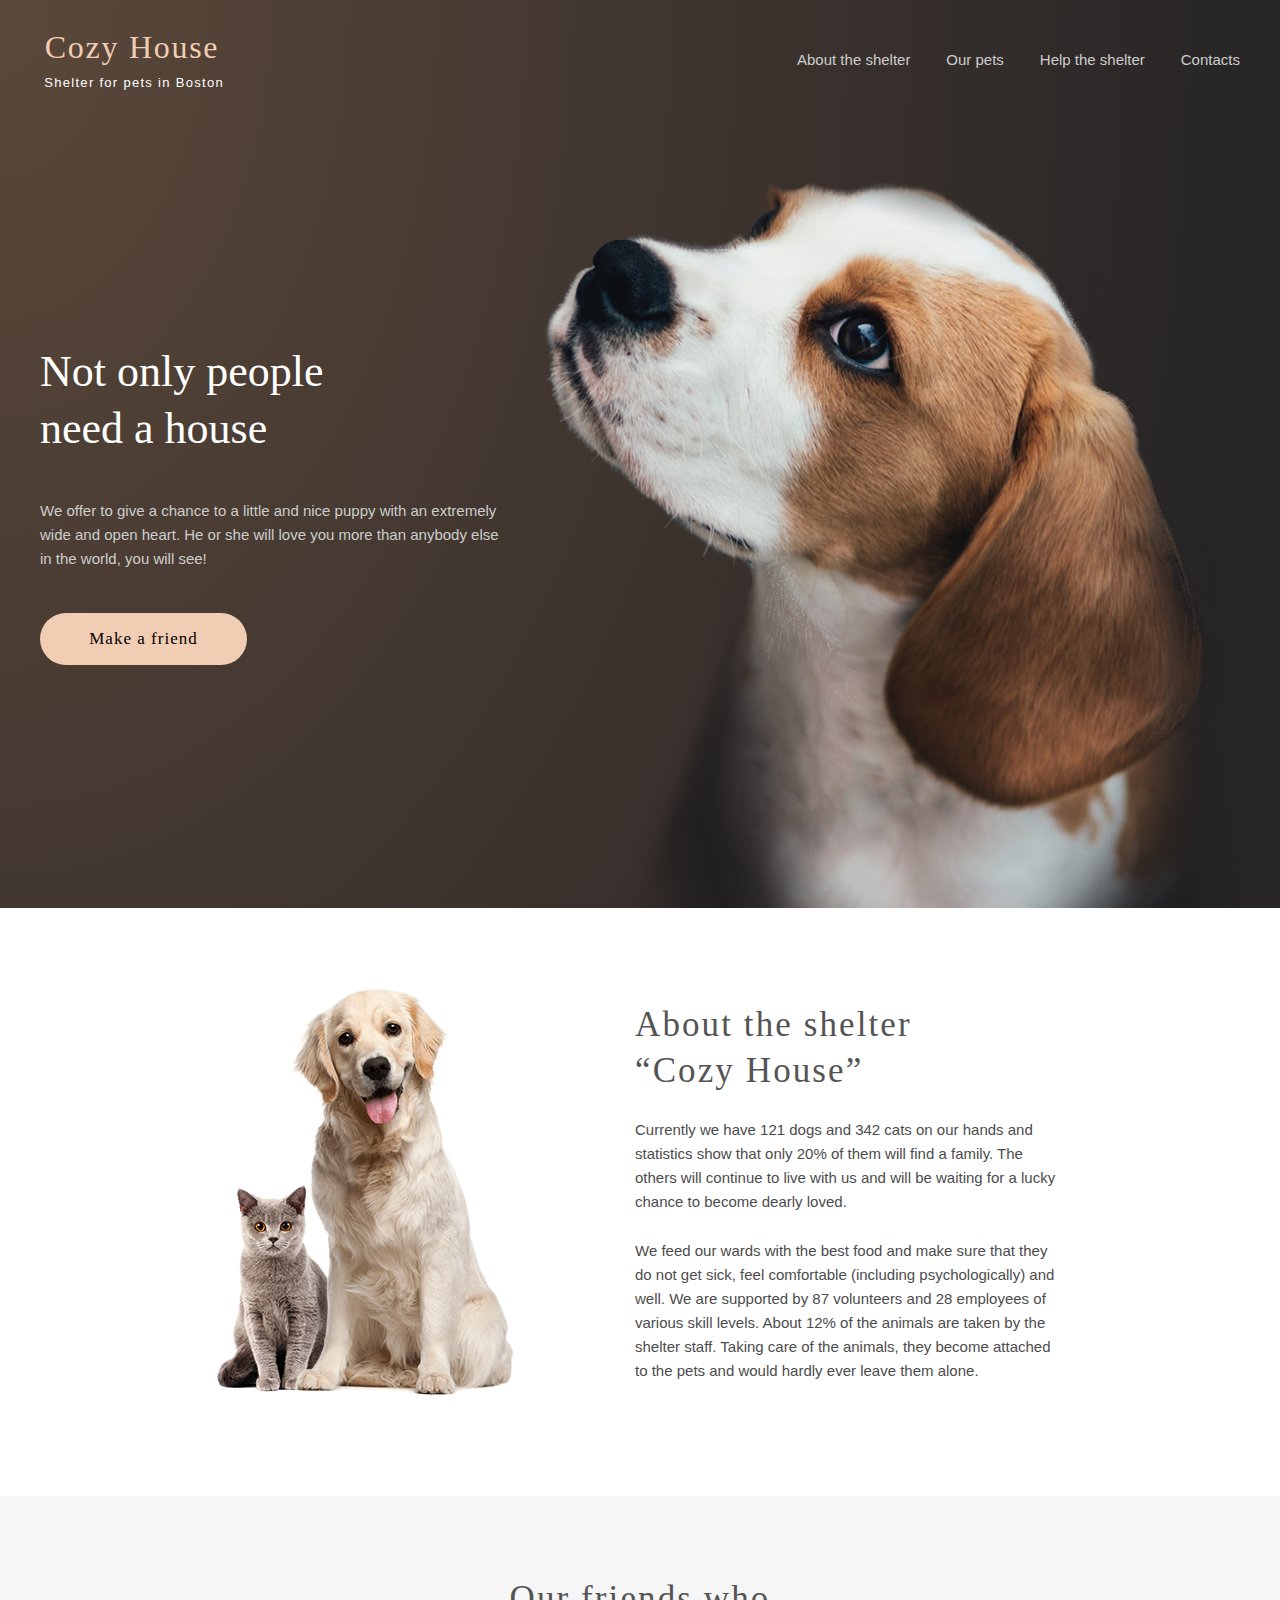
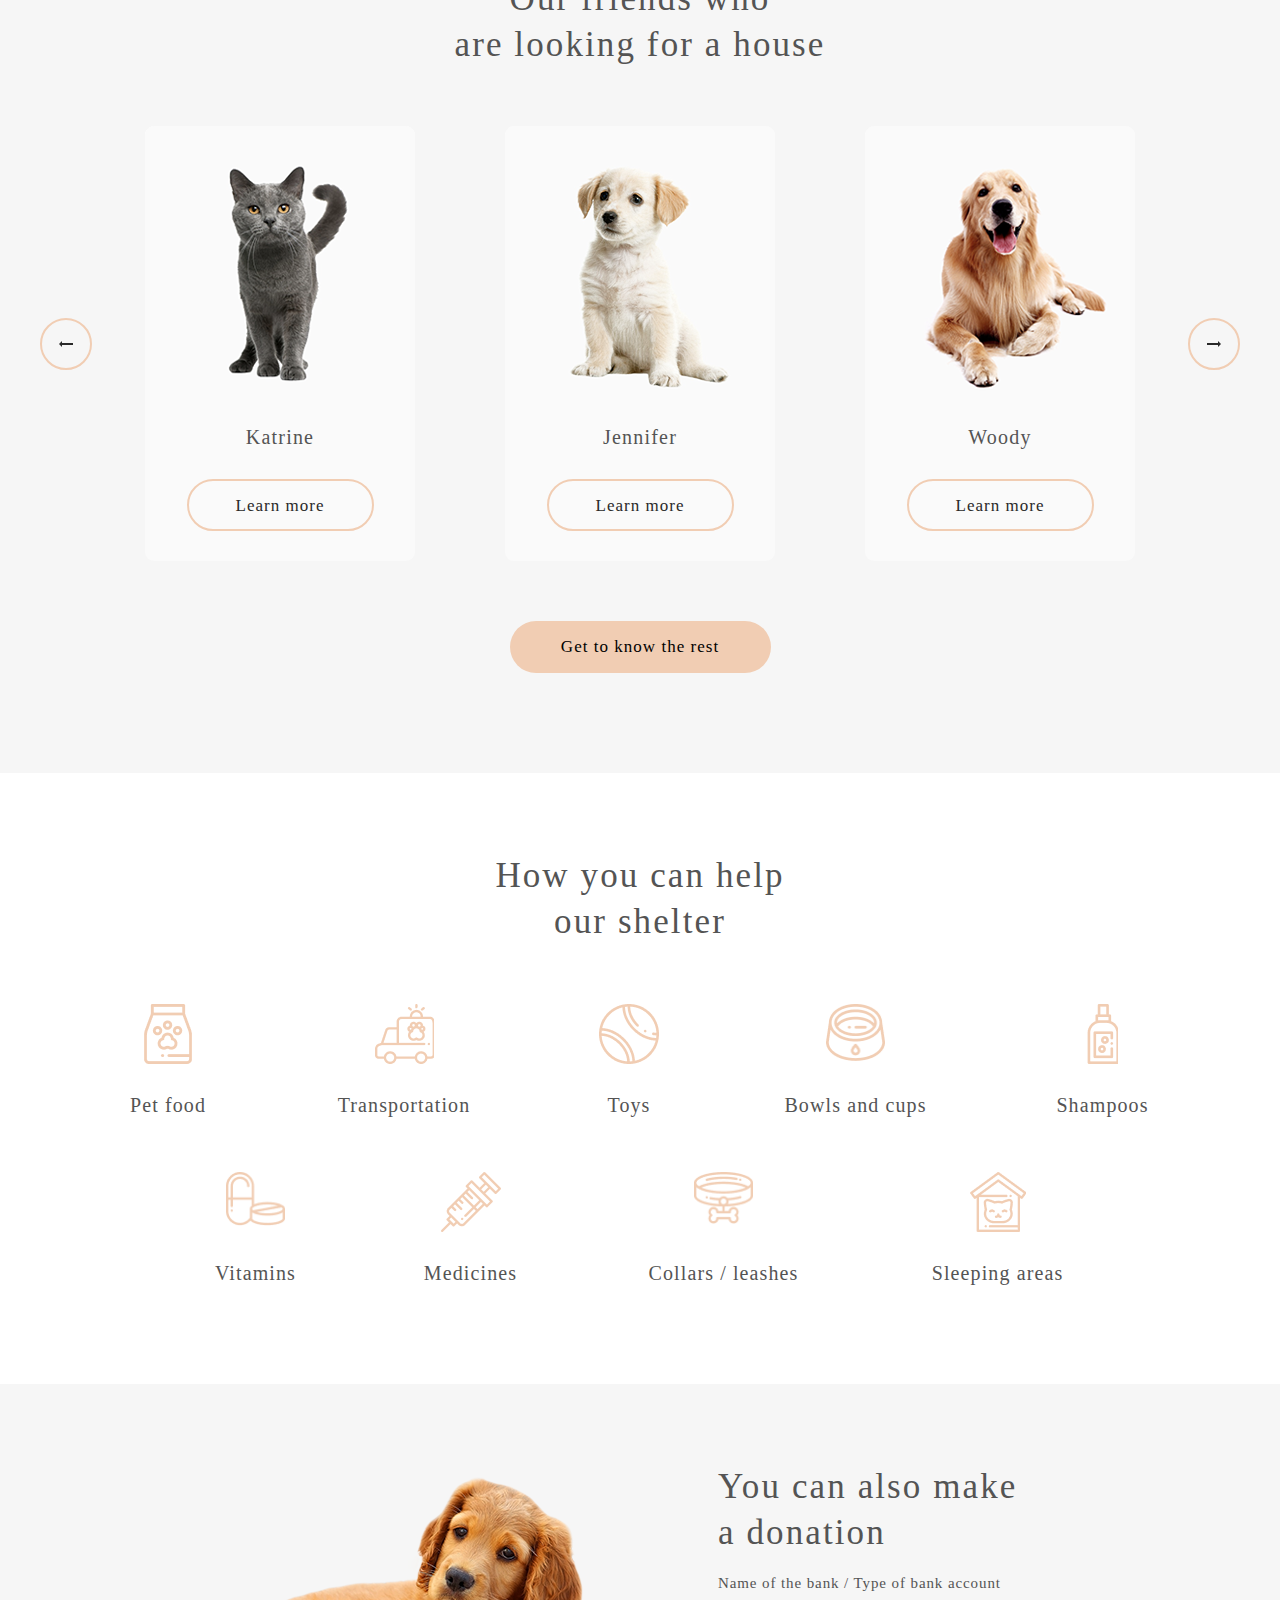
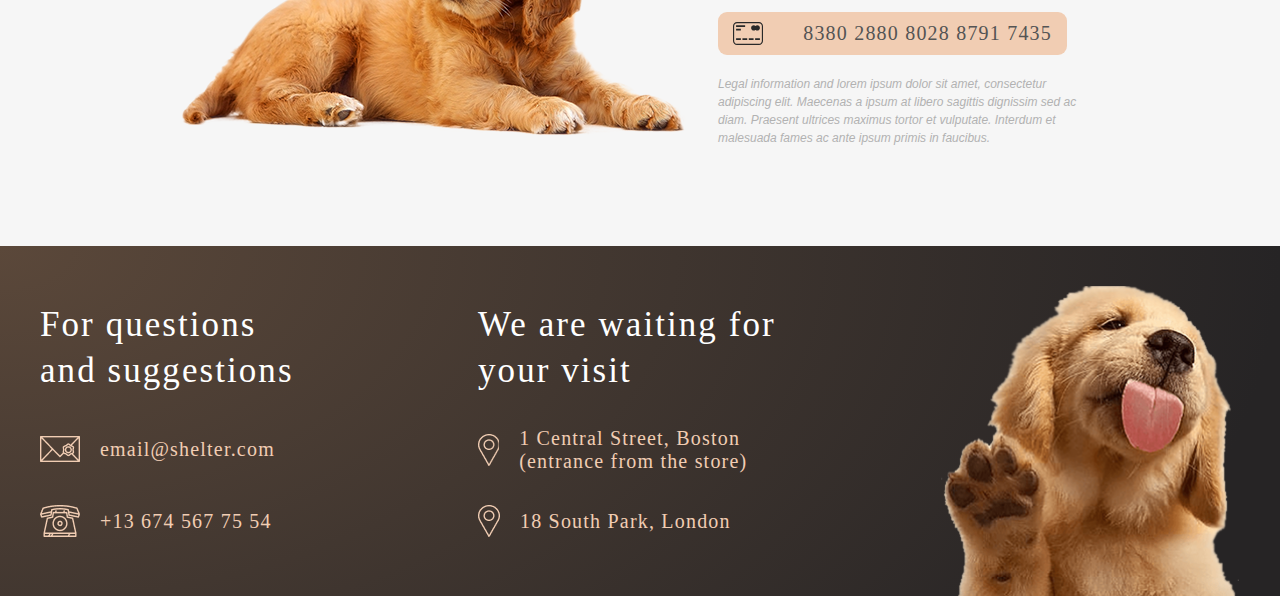
==== shelter/index.html @ de6b6a75 "init: start shelter. week-1" ====
<!DOCTYPE html>
<html lang="en">
<head>
    <meta charset="UTF-8">
    <meta http-equiv="X-UA-Compatible" content="IE=edge">
    <meta name="viewport" content="width=device-width, initial-scale=1.0">
    <link type="Image/x-icon" href="./assets/svg/dog.svg" rel="icon">
    <link href="https://fonts.googleapis.com/css2?family=Inika:wght@400;700&display=swap" rel="stylesheet">
    <link href="https://fonts.googleapis.com/css2?family=Inter:wght@400;500;600;700;800&display=swap" rel="stylesheet">
    <link rel="stylesheet" href="style/style.css">
    <!-- <script defer src="js/main.js"></script> -->
    <title>Shelter</title>
</head>
<body>
    <div class="wrapper">
        <div class="header_background">
            <header>
                <div class="nav_container">
                    <div class="nav_content">
                        <div class="logo">
                            <p class="logo_header">Cozy House</p>
                            <p class="logo_info">Shelter for pets in Boston</p>
                        </div>
                        <div class="header_burger" id="burger">
                            <span></span>
                        </div>
                            <nav class="nav_body">
                                <ul class="nav_list">
                                    <li><a href="#About" class="nav_item" id="nav_i_1">About the shelter</a></li>
                                    <li><a href="#Our_Friends" class="nav_item" id="nav_i_2">Our pets</a></li>
                                    <li><a href="#Help" class="nav_item" id="nav_i_3">Help the shelter</a></li>
                                    <li><a href="#In_addition" class="nav_item" id="nav_i_5">Contacts</a></li>
                                </ul>
                        </nav>
                    </div>
                </div>
            </header>
            <div class="not_only">
                <div class="not_only_content">
                    <h1 class="not_only_content_head">Not only people need a house</h1>
                    <p class="not_only_content_text">We offer to give a chance to a little and nice puppy with an extremely wide and open heart. He or she will love you more than anybody else in the world, you will see!</p>
                    <div class="not_only_button">Make a friend</div>
                </div>
                <div class="not_only_img"></div>
            </div>
        </div>
        <main>
            <div class="About" id="About">
                <div class="about_container">
                    <div class="about_container_img"></div>
                    <div class="about_container_content">
                        <h2 class="about_container_title">About the shelter “Cozy House”</h1>
                        <p>Currently we have 121 dogs and 342 cats on our hands and statistics show that only 20% of them will find a family. The others will continue to live with us and will be waiting for a lucky chance to become dearly loved.</p>
                        <p>We feed our wards with the best food and make sure that they do not get sick, feel comfortable (including psychologically) and well. We are supported by 87 volunteers and 28 employees of various skill levels. About 12% of the animals are taken by the shelter staff. Taking care of the animals, they become attached to the pets and would hardly ever leave them alone.</p>
                    </div>
                </div>
            </div>
            <div class="Our_Friends" id="Our_Friends">
                <div class="pets_container">
                    <h2 class="pets_container_title">Our friends who<br>are looking for a house</h2>
                    <div class="pets_container_items">
                        <div class="pets_container_item">
                            <div class="pets_container_item_img pets_img_one"></div>
                            <p class="pets_container_item_text">Katrine</p>
                            <div class="pets_container_item_button">Learn more</div>
                        </div>
                        <div class="pets_container_item">
                            <div class="pets_container_item_img pets_img_two"></div>
                            <p class="pets_container_item_text">Jennifer</p>
                            <div class="pets_container_item_button">Learn more</div>
                        </div>
                        <div class="pets_container_item">
                            <div class="pets_container_item_img pets_img_three"></div>
                            <p class="pets_container_item_text">Woody</p>
                            <div class="pets_container_item_button">Learn more</div>
                        </div>
                        <div class="button_arrow_left arrow"><div class="arrow_container_left"></div></div>
                        <div class="button_arrow_right arrow"><div class="arrow_container_right"></div></div>
                    </div>
                    <div class="pets_container_button">Get to know the rest</div> 
                </div>
            </div>
            <div class="Help" id="Help">
                <div class="help_container">
                    <h2 class="help_container_title">How you can help our shelter</h3>
                    <div class="help_container_wrapper">
                            <div class="help_container_items">
                                <div class="help_container_item help_one">
                                    <div class="help_container_item_img help_img_one"></div>
                                    <div class="help_container_item_text">Pet food</div>
                                </div>
                                <div class="help_container_item help_two">
                                    <div class="help_container_item_img help_img_two"></div>
                                    <div class="help_container_item_text">Transportation</div>
                                </div>
                                <div class="help_container_item help_three">
                                    <div class="help_container_item_img help_img_three"></div>
                                    <div class="help_container_item_text">Toys</div>
                                </div>
                                <div class="help_container_item help_four">
                                    <div class="help_container_item_img help_img_four"></div>
                                    <div class="help_container_item_text">Bowls and cups</div>
                                </div>
                                <div class="help_container_item help_five">
                                    <div class="help_container_item_img help_img_five"></div>
                                    <div class="help_container_item_text">Shampoos</div>
                                </div>
                                <div class="help_container_item help_six">
                                    <div class="help_container_item_img help_img_six"></div>
                                    <div class="help_container_item_text">Vitamins</div>
                                </div>
                                <div class="help_container_item help_seven">
                                    <div class="help_container_item_img help_img_seven"></div>
                                    <div class="help_container_item_text">Medicines</div>
                                </div>
                                <div class="help_container_item help_eight">
                                    <div class="help_container_item_img help_img_eight"></div>
                                    <div class="help_container_item_text">Collars / leashes</div>
                                </div>
                                <div class="help_container_item help_nine">
                                    <div class="help_container_item_img help_img_nine"></div>
                                    <div class="help_container_item_text">Sleeping areas</div>
                                </div>
                            </div>
                    </div>
                </div>
            </div>
            <div class="In_addition" id="In_addition">
                <div class="donat_wrapper">
                    <div class="donat_container">
                        <div class="donat_container_img"></div>
                        <div class="donat_container_content">
                            <h2 class="donat_container_title">You can also make a donation</h2>
                            <p class="donat_container_name">Name of the bank / Type of bank account</p>
                            <a class="donat_container_bank_data" href="">
                                <div class="donat_icon"></div>
                                <div class="donat_number">8380 2880 8028 8791 7435</div>
                            </a>
                            <p class="donat_container_text">Legal information and lorem ipsum dolor sit amet, consectetur adipiscing elit. Maecenas a ipsum at libero sagittis dignissim sed ac diam. Praesent ultrices maximus tortor et vulputate. Interdum et malesuada fames ac ante ipsum primis in faucibus.</p>
                        </div>
                    </div>
                </div>
            </div>
        </main>
        <footer>
                <div class="footer_container">
                    <div class="footer_content">
                        <div class="footer_content_contacts_wrapper">
                        <div class="footer_content_contact">
                            <h2 class="footer_content_title">For questions and suggestions</h2>
                            <div class="footer_content_item"><div class="mail f_img"></div><p>email@shelter.com</p></div>
                            <div class="footer_content_item"><div class="tel f_img"></div><p>+13 674 567 75 54</p></div>
                        </div>
                        </div>
                        <div class="footer_content_location_wrapper">
                        <div class="footer_content_location">
                            <h2 class="footer_content_title">We are waiting for your visit</h2>
                            <div class="footer_content_item"><div class="pin f_img"></div><p>1 Central Street, Boston (entrance from the store)</p></div>
                            <div class="footer_content_item"><div class="pin f_img"></div><p>18 South Park, London</p></div>
                        </div>
                        </div>
                        <div class="footer_img"></div>
                    </div>
                </div>
        </footer>
    </div>
</body>
</html>
---- shelter/style/style.css ----
/*Обнуление*/
*{padding: 0;margin: 0;border: 0;}
*,*:before,*:after{-moz-box-sizing: border-box;-webkit-box-sizing: border-box;box-sizing: border-box;}
:focus,:active{outline: none;}
a:focus,a:active{outline: none;}
nav,footer,header,aside{display: block;}
html,body{height:100%;width:100%;font-size:100%;line-height:1;font-size:14px;-ms-text-size-adjust:100%;-moz-text-size-adjust:100%;-webkit-text-size-adjust:100%;}
input,button,textarea{font-family:inherit;}
input::-ms-clear{display: none;}
button{cursor: pointer;}
button::-moz-focus-inner {padding:0;border:0;}
a,a:visited{text-decoration: none;}
a:hover{text-decoration: none;}
ul li{list-style: none;}
img{vertical-align: top;}
h1,h2,h3,h4,h5,h6{font-size:inherit;font-weight: inherit;}

html{
    scroll-behavior: smooth;
}
.wrapper{
    width: 100%;
    /* grid-template-areas: 
    "header"
    "main"
    "footer"; */
    display: grid;
    grid-template: minmax(auto,908px) 1fr auto/1fr;
}
.header_background{
    grid-row: 1;
    width: 100%;
    background: radial-gradient(100% 215.42% at 0% 0%, #5B483A 0%, #262425 100%);
}
header{ 
    width: 100%;
    padding: 30px 0 0 0;
    margin: 0 0 90px 0;
}
.nav_content{
    max-width: 1200px;
    min-height: 60px;
    display: grid;
    grid-template: 1fr/minmax(auto,184px) 1fr minmax(auto, 443px);
    margin: 0 auto;
}
.logo{
    grid-column: 1;
    grid-row: 1;
    display: grid;
    grid-template: minmax(auto,35px) 1fr minmax(auto, 15px)/1fr;
}
.logo_header{
    grid-column: 1;
    grid-row: 1;
    font-family: 'Georgia';
    font-style: normal;
    font-weight: 400;
    font-size: 32px;
    line-height: 110%;
    color: #F1CDB3;
    letter-spacing: 0.054em;
    text-align: center;
}
.logo_info{
    grid-column: 1;
    grid-row: 3;
    font-family: 'Arial';
    font-style: normal;
    font-weight: 400;
    font-size: 13px;
    line-height: 15px;
    color: #FFFFFF;
    letter-spacing: 0.1em;
    text-align: right;
}
.nav_body{
    grid-column: 3;
    grid-row: 1;
}
.nav_list{
    display: flex;
    width: 100%;
    justify-content: space-between;
    
    height: 100%;
    align-items: center;
}
.nav_item{
    font-family: 'Arial';
    font-style: normal;
    font-weight: 400;
    font-size: 15px;
    line-height: 160%;
    color: #CDCDCD;
    transition: 1s;
}
.nav_item:hover{
    color: #FAFAFA;
    transition: 1s;
}
.nav_list li:active{
    border-bottom: 3px solid #F1CDB3;
    transition: 0.1s ease-in-out;
    margin: 0 0 -2px 0;
}
.not_only{
    width: 1200px;
    margin: 0 auto;
    /* height: 100%; */
    display: grid;
    grid-template: 1fr/minmax(auto,460px) 1fr minmax(auto, 698px);
}
.not_only_content{
    grid-column: 1;
    grid-row: 1;
    padding: 163px 0 0 0;
    width: 100%;
}
.not_only_img{
    height: 728px;
    width: 698px;
    background: url('../assets/img/start-screen-puppy.png') 0 0/auto 100% no-repeat;
    grid-column: 3;
    grid-row: 1;
}
.not_only_content_head{
    font-family: 'Georgia';
    font-style: normal;
    font-weight: 400;
    font-size: 44px;
    line-height: 130%;
    color: #FFFFFF;
    margin: 0 0 42px 0;
    display: block;
    width: 314px;
}
.not_only_content_text{
    font-family: 'Arial';
    font-style: normal;
    font-weight: 400;
    font-size: 15px;
    line-height: 160%;
    color: #CDCDCD;
    display: block;
    height: 72px;
    width: 100%;
    margin: 0 0 42px 0;
}
.not_only_button{
    width: 207px;
    height: 52px;
    border-radius: 100px;

    font-family: 'Georgia';
    font-style: normal;
    font-weight: 400;
    font-size: 17px;
    line-height: 52px;
    text-align: center;
    letter-spacing: 0.06em;

    background: #F1CDB3;
    cursor: pointer;
    transition: 0.5s ease-in-out;
}
.not_only_button:hover{
    background: #FDDCC4;
    transition: 0.5s ease-in-out;
}


main{
    width: 100%;
    display: grid;
    grid-template: minmax(auto, 588px) minmax(auto, 877px) minmax(auto, 611px) minmax(auto, 462px)/1fr;
}
.About{
    grid-column: 1;
    grid-row: 1;
    width: 100%;
    background: #FFFFFF;
}
.about_container{
    max-width: 1280px;
    margin: 0 auto;
    display: grid;
    grid-template:1fr/1fr minmax(auto, 300px) minmax(auto, 120px) minmax(auto, 430px) 1fr;
}
.about_container_img{
    width: 300px;
    height: 408px;
    background: url('../assets/img/about-pets.png') 0 0/auto 100% no-repeat;
    margin: 80px 0 0 0;
    grid-column: 2;
    grid-row: 1;
}
.about_container_content{
    grid-column: 4;
    grid-row: 1;
}
.about_container_title{
    font-family: 'Georgia';
    font-style: normal;
    font-weight: 400;
    font-size: 35px;
    line-height: 130%;
    color: #545454;
    padding: 94px 0 0 0;
    margin: 0 0 25px 0;
    width: 340px;
    text-align: left;
    letter-spacing: 0.06em;
}
.about_container_content p{
    font-family: 'Arial';
    font-style: normal;
    font-weight: 400;
    font-size: 15px;
    line-height: 160%;
    color: #4C4C4C;
    margin: 0 0 25px 0;
}
.Our_Friends{
    grid-column: 1;
    grid-row: 2;
    background: #F6F6F6;
    width: 100%;
}
.pets_container{
    max-width: 1200px;
    margin: 0 auto;
    display: grid;
    grid-template: 80px minmax(auto, 90px) 60px 1fr 60px/1fr;
}
.pets_container_title{
    grid-column: 1;
    grid-row: 2;
    max-width: 400px;
    text-align: center;
    margin: 0 auto;
    font-family: 'Georgia';
    font-style: normal;
    font-weight: 400;
    font-size: 35px;
    line-height: 130%;
    color: #545454;
    letter-spacing: 0.06em;
    text-align: center;
}
.pets_container_items{
    grid-column: 1;
    grid-row: 4;
    width: 990px;
    /* display: grid; */
    margin:0 auto;
    display: flex;
    justify-content: space-between;
    position: relative;
}
.pets_container_item{
    width: 270px;
    height: 435px;
    background: #FAFAFA;
    border-radius: 9px;
    overflow: hidden;
    transition: 0.5s;
}
.pets_container_item:hover{
    box-shadow: 4px  4px 4px 4px black;
    transition: 0.5s ease-in-out;
}
.pets_container_item_img{
    width: 270px;
    height: 270px;
    margin:0 0 30px 0;
}
.pets_img_one{
    background: url('../assets/img/pets-katrine.png') 0 0/auto 100% no-repeat;  
}
.pets_img_two{
    background: url('../assets/img/pets-jennifer.png') 0 0/auto 100% no-repeat;  
}
.pets_img_three{
    background: url('../assets/img/pets-woody.png') 0 0/auto 100% no-repeat;  
}
.pets_container_item_text{
    font-family: 'Georgia';
    font-style: normal;
    font-weight: 400;
    font-size: 20px;
    line-height: 23px;
    letter-spacing: 0.06em;
    margin:0 0 30px 0;
    text-align: center;
    color: #545454;
}
.pets_container_item_button{
    width: 187px;
    height: 52px;
    border: 2px solid #F1CDB3;
    color: #292929;
    border-radius: 100px;
    text-align: center;
    font-family: 'Georgia';
    font-style: normal;
    font-weight: 400;
    font-size: 17px;
    line-height: 50px;
    letter-spacing: 0.06em;
    margin: 0 auto;
    cursor: pointer;
    transition: 0.5s ease-in-out;
}
.pets_container_item_button:hover{
    background: #FDDCC4;
    transition: 0.5s ease-in-out;
}
.arrow{
    position:absolute;
    width: 52px;
    height: 52px;
    border: 2px solid #F1CDB3;
    border-radius: 100px;
    display: flex;
    align-items: center;
    justify-content: center;
}
.button_arrow_left{
    left:-105px;
    top: 192px;
    transition: 0.5s;
}
.button_arrow_right{
    right:-105px;
    top: 192px;
    transition: 0.5s;
}
.button_arrow_left:hover{
    background: #FDDCC4;
    transition: 0.5s;
}
.button_arrow_right:hover{
    background: #FDDCC4;
    transition: 0.5s;
}
.arrow_container_left{
    width: 14px;
    height: 6px;
    background: url('../assets/img/Arrow_left.png')0 0/auto 100% no-repeat;
}
.arrow_container_right{
    width: 14px;
    height: 6px;
    background: url('../assets/img/Arrow_right.png')0 0/auto 100% no-repeat;
}

.pets_container_button{
    grid-column: 1;
    grid-row: 6;
    margin: 0 auto;
    width: 261px;
    height: 52px;
    background: #F1CDB3;
    border-radius: 100px;
    text-align: center;
    font-family: 'Georgia';
    font-style: normal;
    font-weight: 400;
    font-size: 17px;
    line-height: 52px;
    letter-spacing: 0.06em;

    cursor: pointer;
    transition: 1s;
}
.pets_container_button:hover{
    background: #FDDCC4;
    transition: 1s;
}

.Help{
    grid-column: 1;
    grid-row: 3;
    width: 100%;
    background: #FFFFFF;
}
.help_container{
    width: 1280px;
    margin: 0 auto;
}
.help_container_title{
    margin:80px auto 60px auto;
    width: 310px;

    font-family: 'Georgia';
    font-style: normal;
    font-weight: 400;
    font-size: 35px;
    line-height: 130%;
    letter-spacing: 0.06em;
    color: #545454;

    text-align: center;
}
.help_container_wrapper{
    max-width:1026px;
    margin: 0 auto;
    min-height: 281px;
}
.help_container_items{
    width: 100%;
        display: flex;
        flex-wrap: wrap;
        justify-content: space-between;
        
    /* display: grid;
    column-gap: 120px;
    grid-template: 113px 55px 113px/auto; */
}

.help_container_item{
   display: flex;
   flex-direction: column;
   justify-content: space-between;
   align-items: center;
}
/* .help_container_item_img{
   width: 48px;
   height: 60px;
} */
.help_container_item_text{
    /* width: 82px;
    height: 23px; */
    font-family: 'Georgia';
    font-style: normal;
    font-weight: 400;
    font-size: 20px;
    line-height: 115%;
    text-align: center;
    letter-spacing: 0.0554em;
    color: #545454;
}
.help_one{
    width: 82px;
    height: 113px;
    margin:0 120px 55px 0;
}
.help_img_one{
    background: url('../assets/img/1.png')0 0/auto 100% no-repeat;
    width: 48px;
    height: 60px;
}
.help_two{
    width: 150px;
    height: 113px;
    margin:0 120px 55px 0;
}
.help_img_two{
    background: url('../assets/img/2.png')0 0/auto 100% no-repeat;
    width: 60px;
    height: 60px;
}
.help_three{
    width: 60px;
    height: 113px;
    margin:0 120px 55px 0;
}
.help_img_three{
    background: url('../assets/img/3.png')0 0/auto 100% no-repeat;
    width: 60px;
    height: 60px;
}
.help_four{
    width: 153px;
    height: 113px;
    margin:0 120px 55px 0;
}
.help_img_four{
    background: url('../assets/img/4.png')0 0/auto 100% no-repeat;
    width: 60px;
    height: 56.5px;
}
.help_five{
    width: 101px;
    height: 113px;
    margin:0 0 55px 0;
}
.help_img_five{
    background: url('../assets/img/5.png')0 0/auto 100% no-repeat;
    width: 31px;
    height: 60px;
}
.help_six{
    width: 89px;
    height: 113px;
    margin:0 0 0 84px;
}
.help_img_six{
    background: url('../assets/img/6.png')0 0/auto 100% no-repeat;
    width: 60px;
    height: 54px;
}
.help_seven{
    width: 101px;
    height: 113px;
    grid-row: 3;
}
.help_img_seven{
    background: url('../assets/img/7.png')0 0/auto 100% no-repeat;
    width: 60px;
    height: 60px;
}
.help_eight{
    width: 165px;
    height: 113px;
    grid-row: 3;
}
.help_img_eight{
    background: url('../assets/img/8.png')0 0/auto 100% no-repeat;
    width: 60px;
    height: 52px;
}
.help_nine{
    width: 143px;
    height: 113px;
    margin:0 84px 0 0;
}
.help_img_nine{
    background: url('../assets/img/9.png')0 0/auto 100% no-repeat;
    width: 56px;
    height: 60px;
}


.In_addition{
    width: 100%;
    background: #F6F6F6;
    grid-row: 4;
}
.donat_wrapper{
    max-width: 916px;
    margin: 0 auto;
}
.donat_container{
    width: 100%;
    display: grid;
    grid-template: 1fr/minmax(auto, 505px) 1fr minmax(auto, 380px);
    margin: 80px 0 0 0;
}
.donat_container_content{
    width: 380;
    grid-column: 3;
}
.donat_container_img{
    width: 505px;
    height: 261px;
    background: url('../assets/img/donation-dog.png')0 0/auto 100% no-repeat;
    grid-column: 1;
    margin: 12px 0 0 0;
}
.donat_container_title{
    font-family: 'Georgia';
    font-style: normal;
    font-weight: 400;
    font-size: 35px;
    line-height: 130%;
    letter-spacing: 0.06em;
    color: #545454;
    max-width: 300px;

    margin: 0 0 20px 0;
}
.donat_container_name{
    font-family: 'Georgia';
    font-style: normal;
    font-weight: 400;
    font-size: 15px;
    line-height: 110%;
    letter-spacing: 0.06em;
    color: #545454;

    margin: 0 0 20px 0;
}
.donat_container_bank_data{
    width: 349px;
    height: 43px;
    background: #F1CDB3;
    border-radius: 9px;
    display: flex;
    justify-content: space-between;
    align-items: center;

    margin: 0 0 20px 0;
}
.donat_icon{
    width: 30px;
    height: 23px;
    background: url('../assets/svg/credit-card.svg')0 0/auto 100% no-repeat;
    margin: 0 0 0 15px;
}
.donat_number{
    font-family: 'Georgia';
    font-style: normal;
    font-weight: 400;
    font-size: 20px;
    line-height: 115%;
    color: #545454;
    letter-spacing: 0.06em;
    margin: 0 15px 0 0;
}
.donat_container_text{
    font-family: 'Arial';
    font-style: italic;
    font-weight: 400;
    font-size: 12px;
    line-height: 18px;
    color: #B2B2B2;
}


footer{
    background: radial-gradient(100% 215.42% at 0% 0%, #5B483A 0%, #262425 100%);
    grid-row: 3;
    width: 100%;
}
/* .footer_wrapper{} */
.footer_container{
    max-width: 1200px;
    margin: 40px auto 0 auto;
}
.footer_content{
    width: 100%;
    display: flex;
    justify-content: space-between;
}
.footer_content_contacts_wrapper{
    max-width: 278px;
}
.footer_content_contact{
    width: 100%;
    display: flex;
    flex-direction: column;
    /* justify-content: space-between; */
    flex-wrap: wrap;
    min-height: 234px;
}
.footer_content_contact h2{
    margin: 16px 0 43px 0;
}
.footer_content_title{
    font-family: 'Georgia';
    font-style: normal;
    font-weight: 400;
    font-size: 35px;
    line-height: 130%;
    letter-spacing: 0.059em;
  

    color: #FFFFFF;
}
.footer_content_item{
    display: flex;
    align-items: center;
    flex-direction: row;
}
.footer_content_contact .footer_content_item{
    margin: 0 0 43px 0;
}
.footer_content_location .footer_content_item{
    margin: 0 0 32px 0;
}
.footer_content_item p{
    font-family: 'Georgia';
    font-style: normal;
    font-weight: 400;
    font-size: 20px;
    line-height: 115%;
    letter-spacing: 0.06em;
    color: #F1CDB3;
}
.f_img{
    padding: 0 20px 0 0;
    margin: 0 20px 0 0;
}

.footer_content_location_wrapper{
    max-width: 302px;
}
.footer_content_location{
    width: 100%;
    display: flex;
    flex-direction: column;
    /* justify-content: space-between; */
    flex-wrap: wrap;
    min-height: 234px;
}
.footer_content_location h2{
    margin: 16px 0 34px 0;
}
.mail{
    width: 40px;
    height: 26px;
    background: url('../assets/img/mail.png')0 0/auto 100% no-repeat;
}
.tel{
    width: 40px;
    height: 32px;
    background: url('../assets/img/phone.png')0 0/auto 100% no-repeat;
}
.pin{
    width: 22px;
    height: 32px;
    background: url('../assets/img/pin.png')0 0/auto 100% no-repeat;
}
.footer_img{
    width: 300px;
    height: 310px;
    background: url('../assets/img/footer-puppy.png')0 0/auto 100% no-repeat;
}
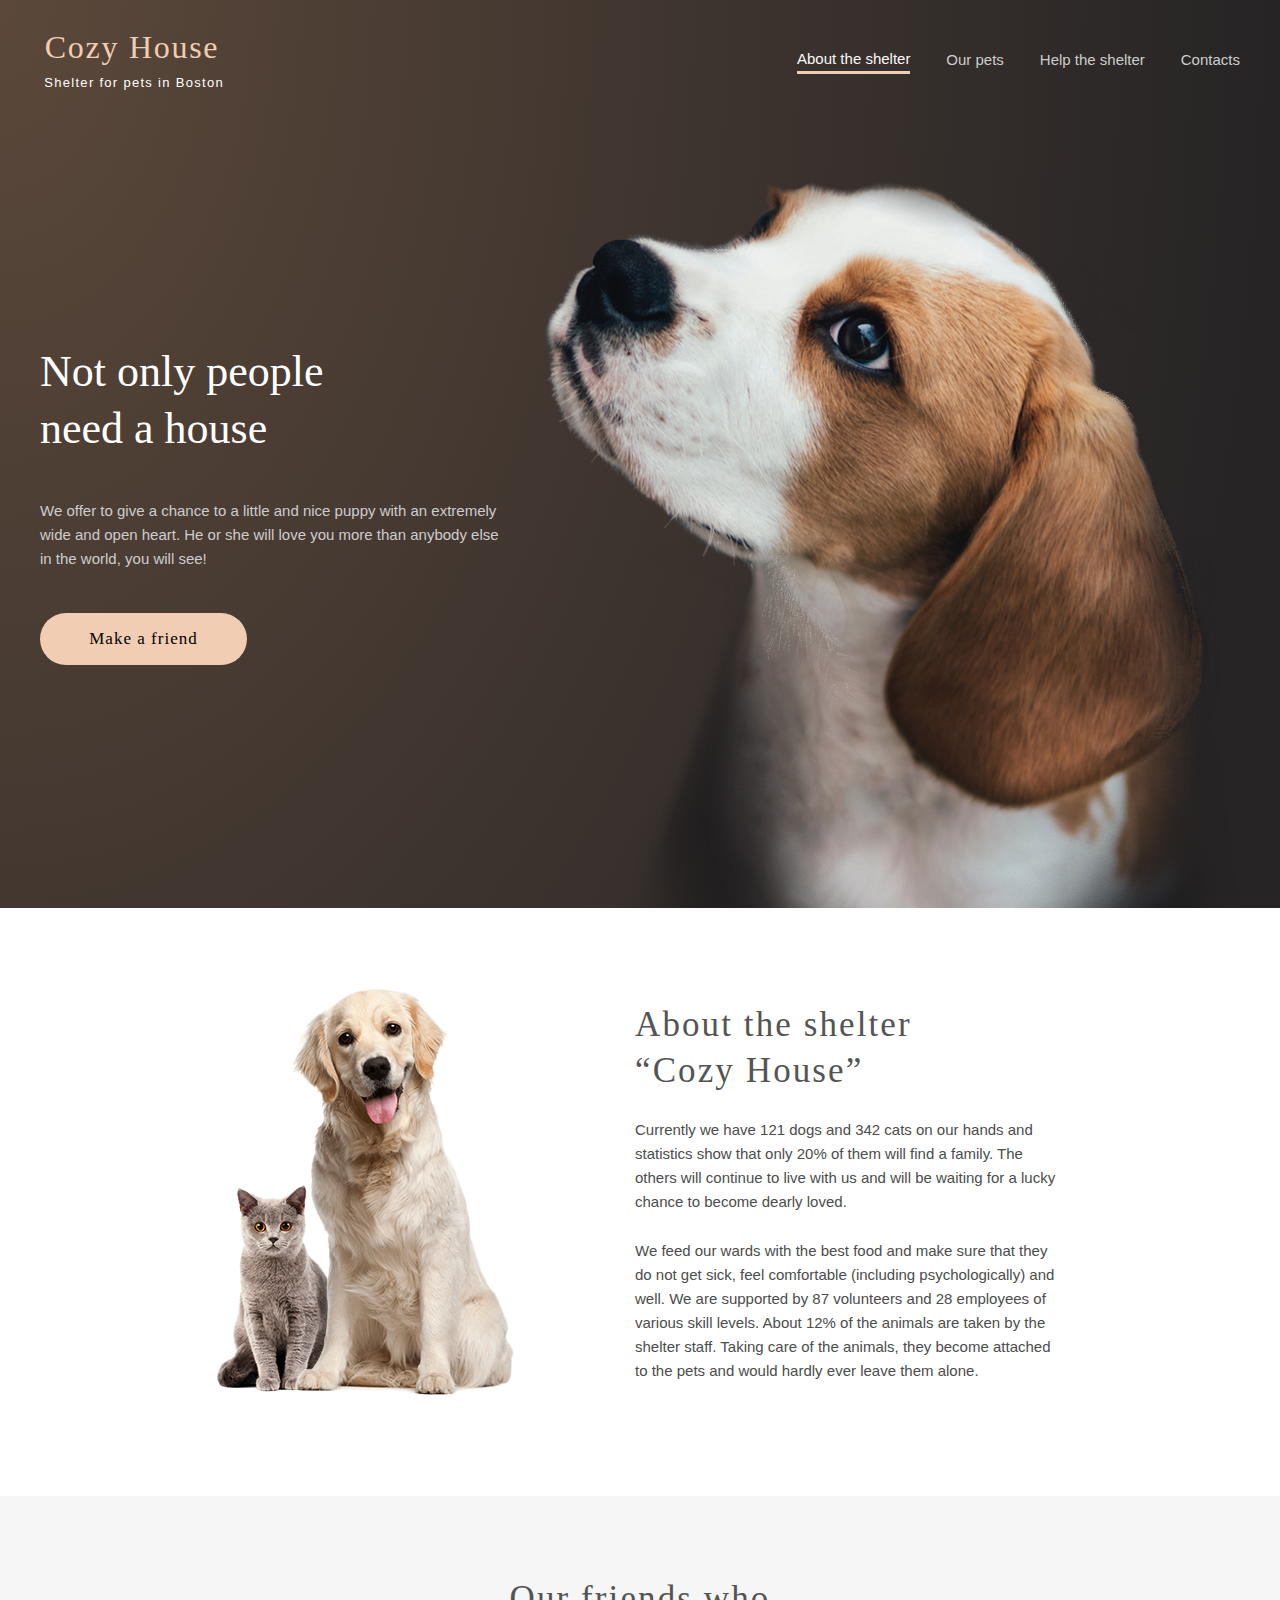
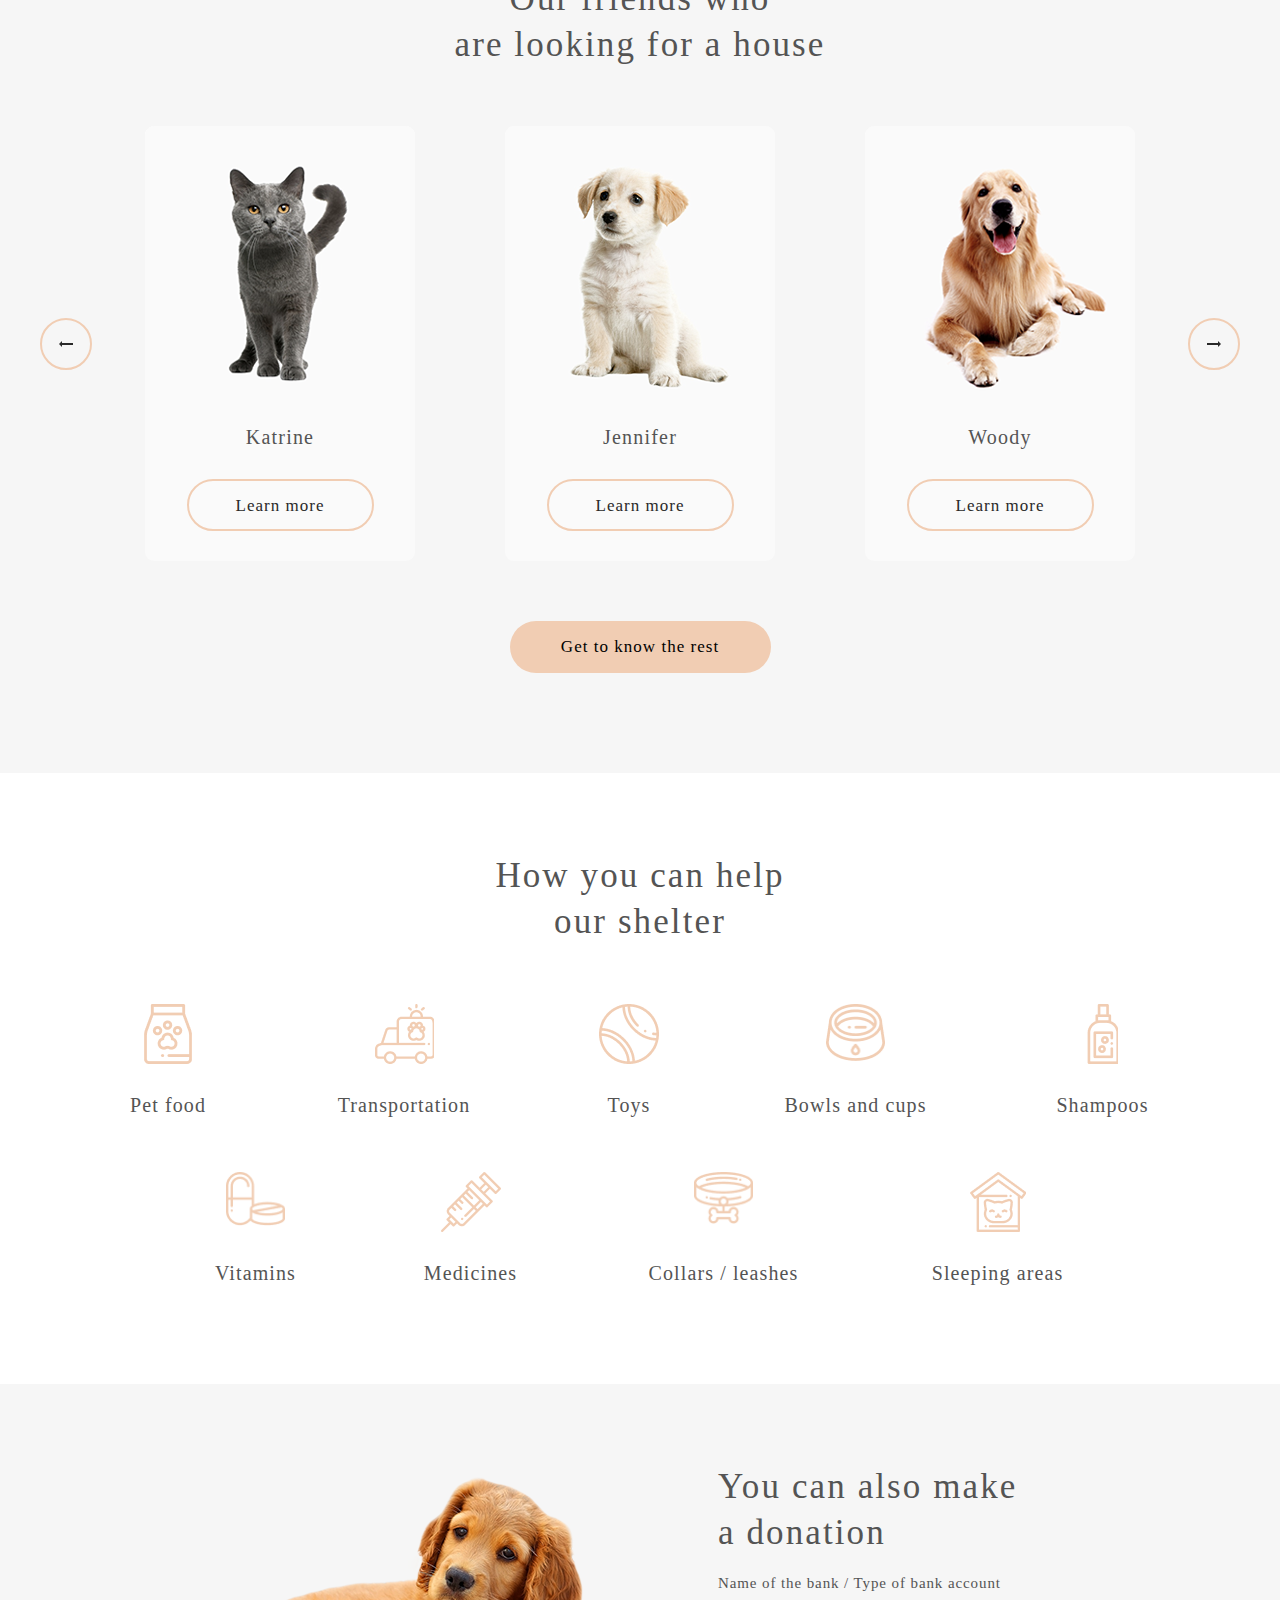
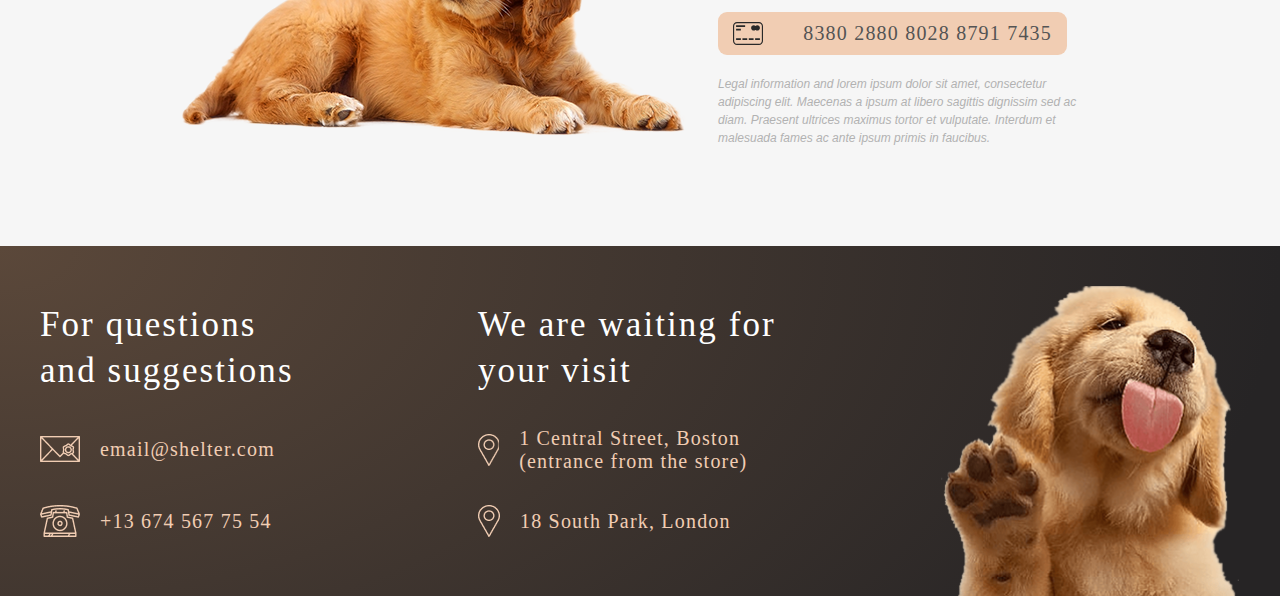
==== commit 9cc83392: "feat:add pets" ====
--- a/shelter/index.html
+++ b/shelter/index.html
@@ -5,8 +5,8 @@
     <meta http-equiv="X-UA-Compatible" content="IE=edge">
     <meta name="viewport" content="width=device-width, initial-scale=1.0">
     <link type="Image/x-icon" href="./assets/svg/dog.svg" rel="icon">
-    <link href="https://fonts.googleapis.com/css2?family=Inika:wght@400;700&display=swap" rel="stylesheet">
-    <link href="https://fonts.googleapis.com/css2?family=Inter:wght@400;500;600;700;800&display=swap" rel="stylesheet">
+    <!-- <link href="https://fonts.googleapis.com/css2?family=Inika:wght@400;700&display=swap" rel="stylesheet">
+    <link href="https://fonts.googleapis.com/css2?family=Inter:wght@400;500;600;700;800&display=swap" rel="stylesheet"> -->
     <link rel="stylesheet" href="style/style.css">
     <!-- <script defer src="js/main.js"></script> -->
     <title>Shelter</title>
@@ -77,7 +77,7 @@
                         <div class="button_arrow_left arrow"><div class="arrow_container_left"></div></div>
                         <div class="button_arrow_right arrow"><div class="arrow_container_right"></div></div>
                     </div>
-                    <div class="pets_container_button">Get to know the rest</div> 
+                    <a href="./pets.html" class="pets_container_button">Get to know the rest</a> 
                 </div>
             </div>
             <div class="Help" id="Help">
--- a/shelter/style/style.css
+++ b/shelter/style/style.css
@@ -104,6 +104,12 @@
     transition: 0.1s ease-in-out;
     margin: 0 0 -2px 0;
 }
+.nav_list li:nth-child(1){
+    border-bottom: 3px solid #F1CDB3;
+}
+.nav_list li:nth-child(1) a {
+    color: #FAFAFA;
+}
 .not_only{
     width: 1200px;
     margin: 0 auto;
@@ -370,7 +376,8 @@
     font-size: 17px;
     line-height: 52px;
     letter-spacing: 0.06em;
-
+    color: black;
+    
     cursor: pointer;
     transition: 1s;
 }
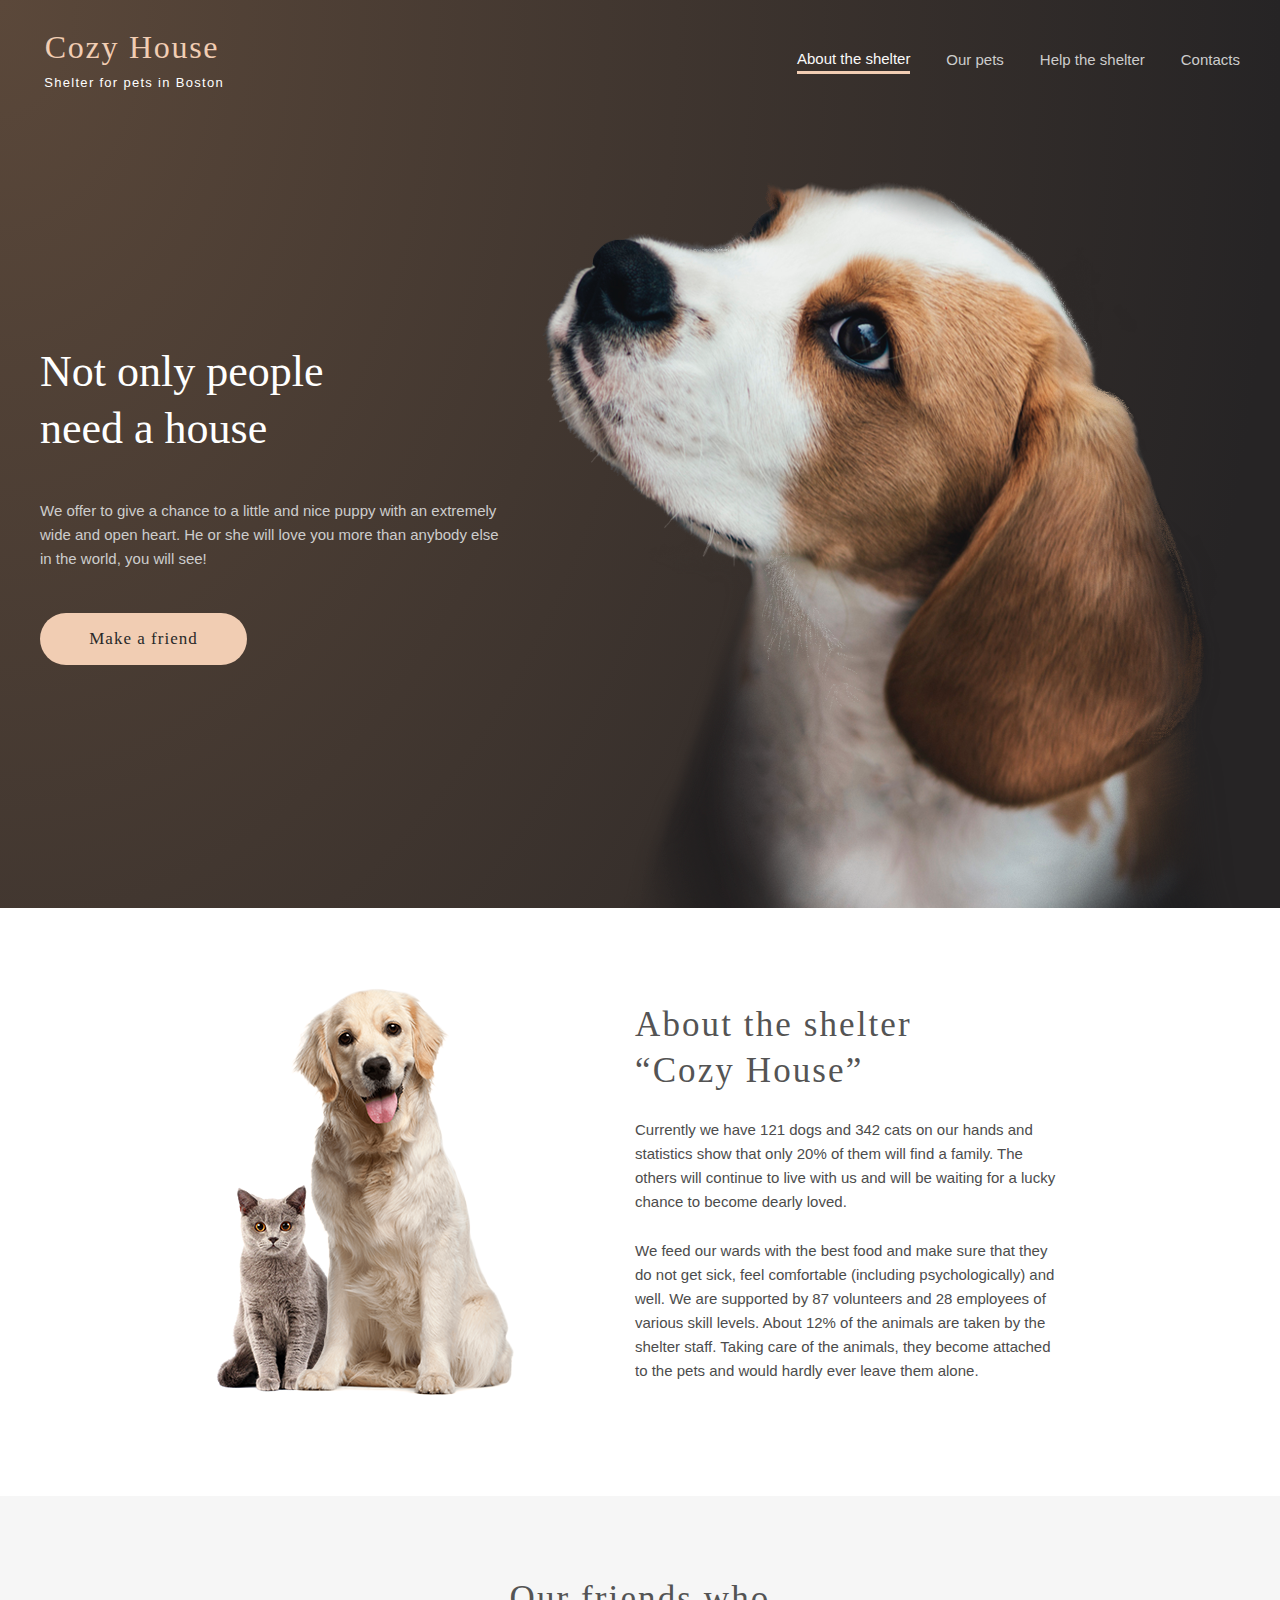
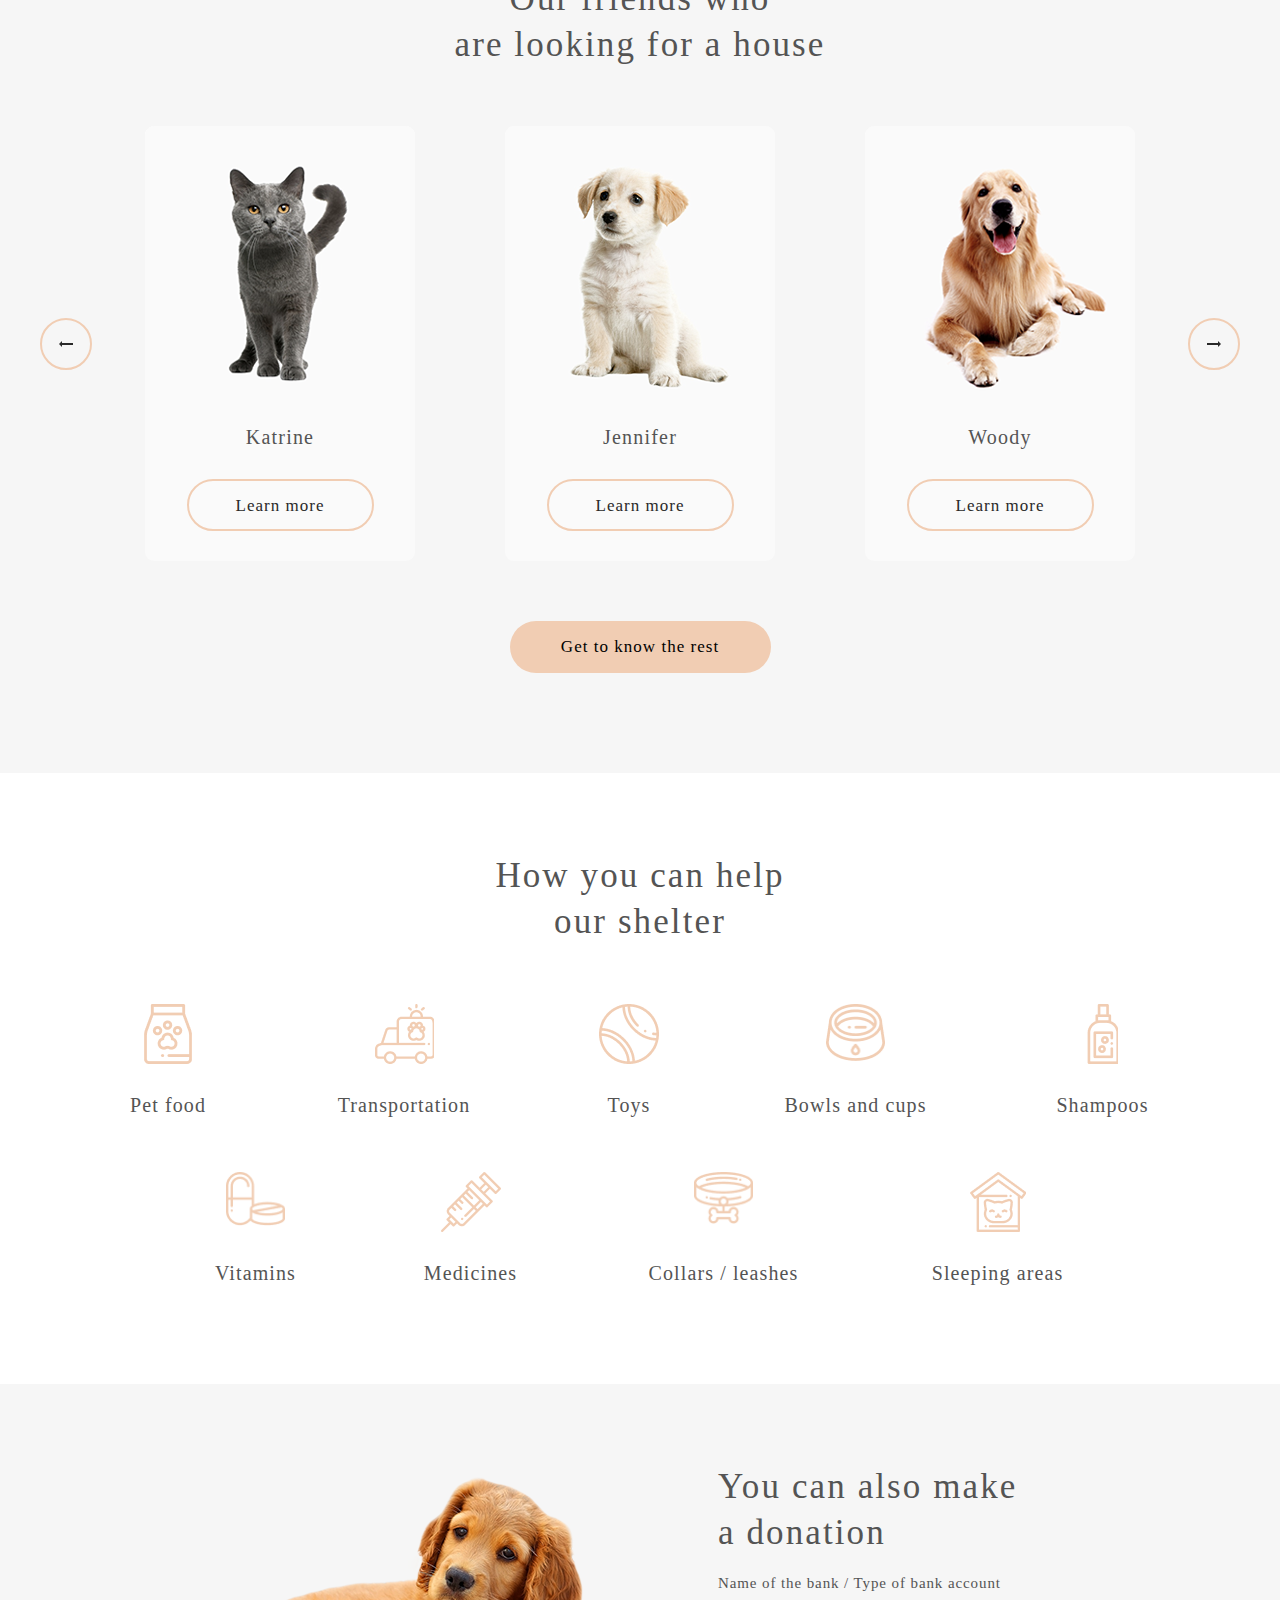
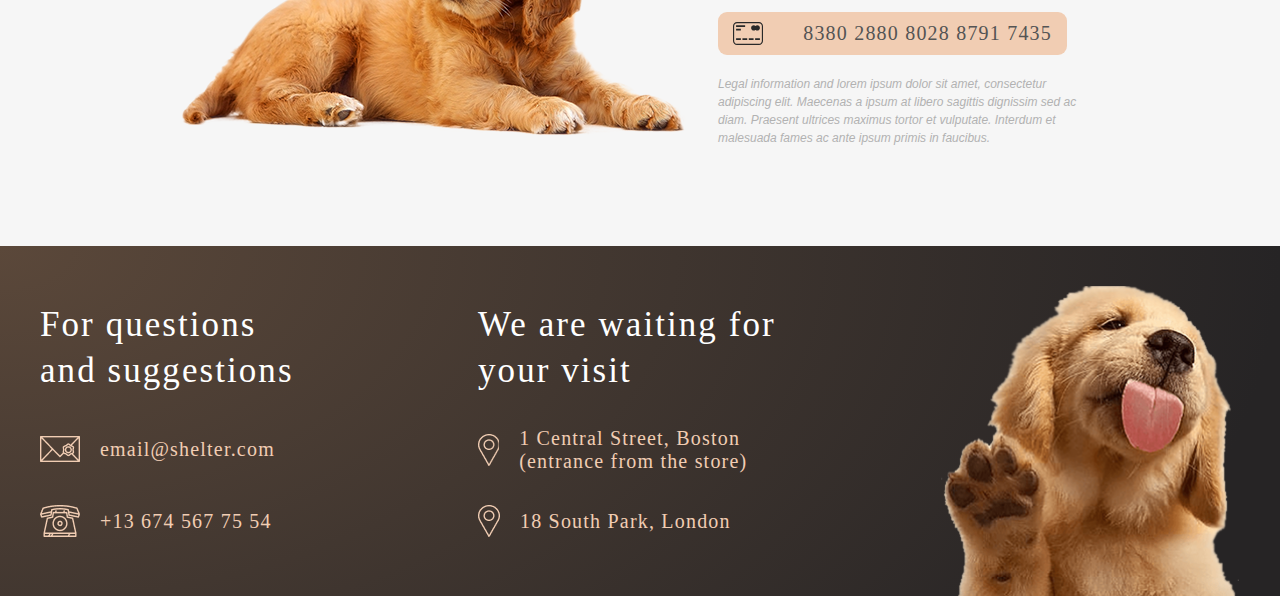
==== commit bc09ccf4: "feat:add new functional" ====
--- a/shelter/index.html
+++ b/shelter/index.html
@@ -18,7 +18,7 @@
                 <div class="nav_container">
                     <div class="nav_content">
                         <div class="logo">
-                            <p class="logo_header">Cozy House</p>
+                            <a href="" class="logo_header">Cozy House</a>
                             <p class="logo_info">Shelter for pets in Boston</p>
                         </div>
                         <div class="header_burger" id="burger">
@@ -29,7 +29,7 @@
                                     <li><a href="#About" class="nav_item" id="nav_i_1">About the shelter</a></li>
                                     <li><a href="#Our_Friends" class="nav_item" id="nav_i_2">Our pets</a></li>
                                     <li><a href="#Help" class="nav_item" id="nav_i_3">Help the shelter</a></li>
-                                    <li><a href="#In_addition" class="nav_item" id="nav_i_5">Contacts</a></li>
+                                    <li><a href="#Contacts" class="nav_item" id="nav_i_5">Contacts</a></li>
                                 </ul>
                         </nav>
                     </div>
@@ -39,7 +39,7 @@
                 <div class="not_only_content">
                     <h1 class="not_only_content_head">Not only people need a house</h1>
                     <p class="not_only_content_text">We offer to give a chance to a little and nice puppy with an extremely wide and open heart. He or she will love you more than anybody else in the world, you will see!</p>
-                    <div class="not_only_button">Make a friend</div>
+                    <a href="#Our_Friends" class="not_only_button">Make a friend</a>
                 </div>
                 <div class="not_only_img"></div>
             </div>
@@ -143,20 +143,20 @@
             </div>
         </main>
         <footer>
-                <div class="footer_container">
+                <div id="Contacts" class="footer_container">
                     <div class="footer_content">
                         <div class="footer_content_contacts_wrapper">
                         <div class="footer_content_contact">
                             <h2 class="footer_content_title">For questions and suggestions</h2>
-                            <div class="footer_content_item"><div class="mail f_img"></div><p>email@shelter.com</p></div>
-                            <div class="footer_content_item"><div class="tel f_img"></div><p>+13 674 567 75 54</p></div>
+                            <a href="mailto:email@shelter.com" class="footer_content_item"><div class="mail f_img"></div><p>email@shelter.com</p></a>
+                            <a href="tel:+13 674 567 75 54" class="footer_content_item"><div class="tel f_img"></div><p>+13 674 567 75 54</p></a>
                         </div>
                         </div>
                         <div class="footer_content_location_wrapper">
                         <div class="footer_content_location">
                             <h2 class="footer_content_title">We are waiting for your visit</h2>
-                            <div class="footer_content_item"><div class="pin f_img"></div><p>1 Central Street, Boston (entrance from the store)</p></div>
-                            <div class="footer_content_item"><div class="pin f_img"></div><p>18 South Park, London</p></div>
+                            <a href="https://goo.gl/maps/7Gbt8Hq9d1DGNPes6" class="footer_content_item"><div class="pin f_img"></div><p>1 Central Street, Boston (entrance from the store)</p></a>
+                            <a href="https://goo.gl/maps/A8BhHs5uGihDAUvSA" class="footer_content_item"><div class="pin f_img"></div><p>18 South Park, London</p></a>
                         </div>
                         </div>
                         <div class="footer_img"></div>
--- a/shelter/style/style.css
+++ b/shelter/style/style.css
@@ -61,6 +61,7 @@
     color: #F1CDB3;
     letter-spacing: 0.054em;
     text-align: center;
+    display: block;
 }
 .logo_info{
     grid-column: 1;
@@ -157,6 +158,7 @@
     width: 207px;
     height: 52px;
     border-radius: 100px;
+    display: block;
 
     font-family: 'Georgia';
     font-style: normal;
@@ -169,6 +171,8 @@
     background: #F1CDB3;
     cursor: pointer;
     transition: 0.5s ease-in-out;
+
+    color:rgba(41, 41, 41, 1);
 }
 .not_only_button:hover{
     background: #FDDCC4;
@@ -273,7 +277,8 @@
     transition: 0.5s;
 }
 .pets_container_item:hover{
-    box-shadow: 4px  4px 4px 4px black;
+    /* box-shadow: 4px  4px 4px 4px black; */
+    box-shadow: 0px 2px 35px 14px rgba(13, 13, 13, 0.04);
     transition: 0.5s ease-in-out;
 }
 .pets_container_item_img{
